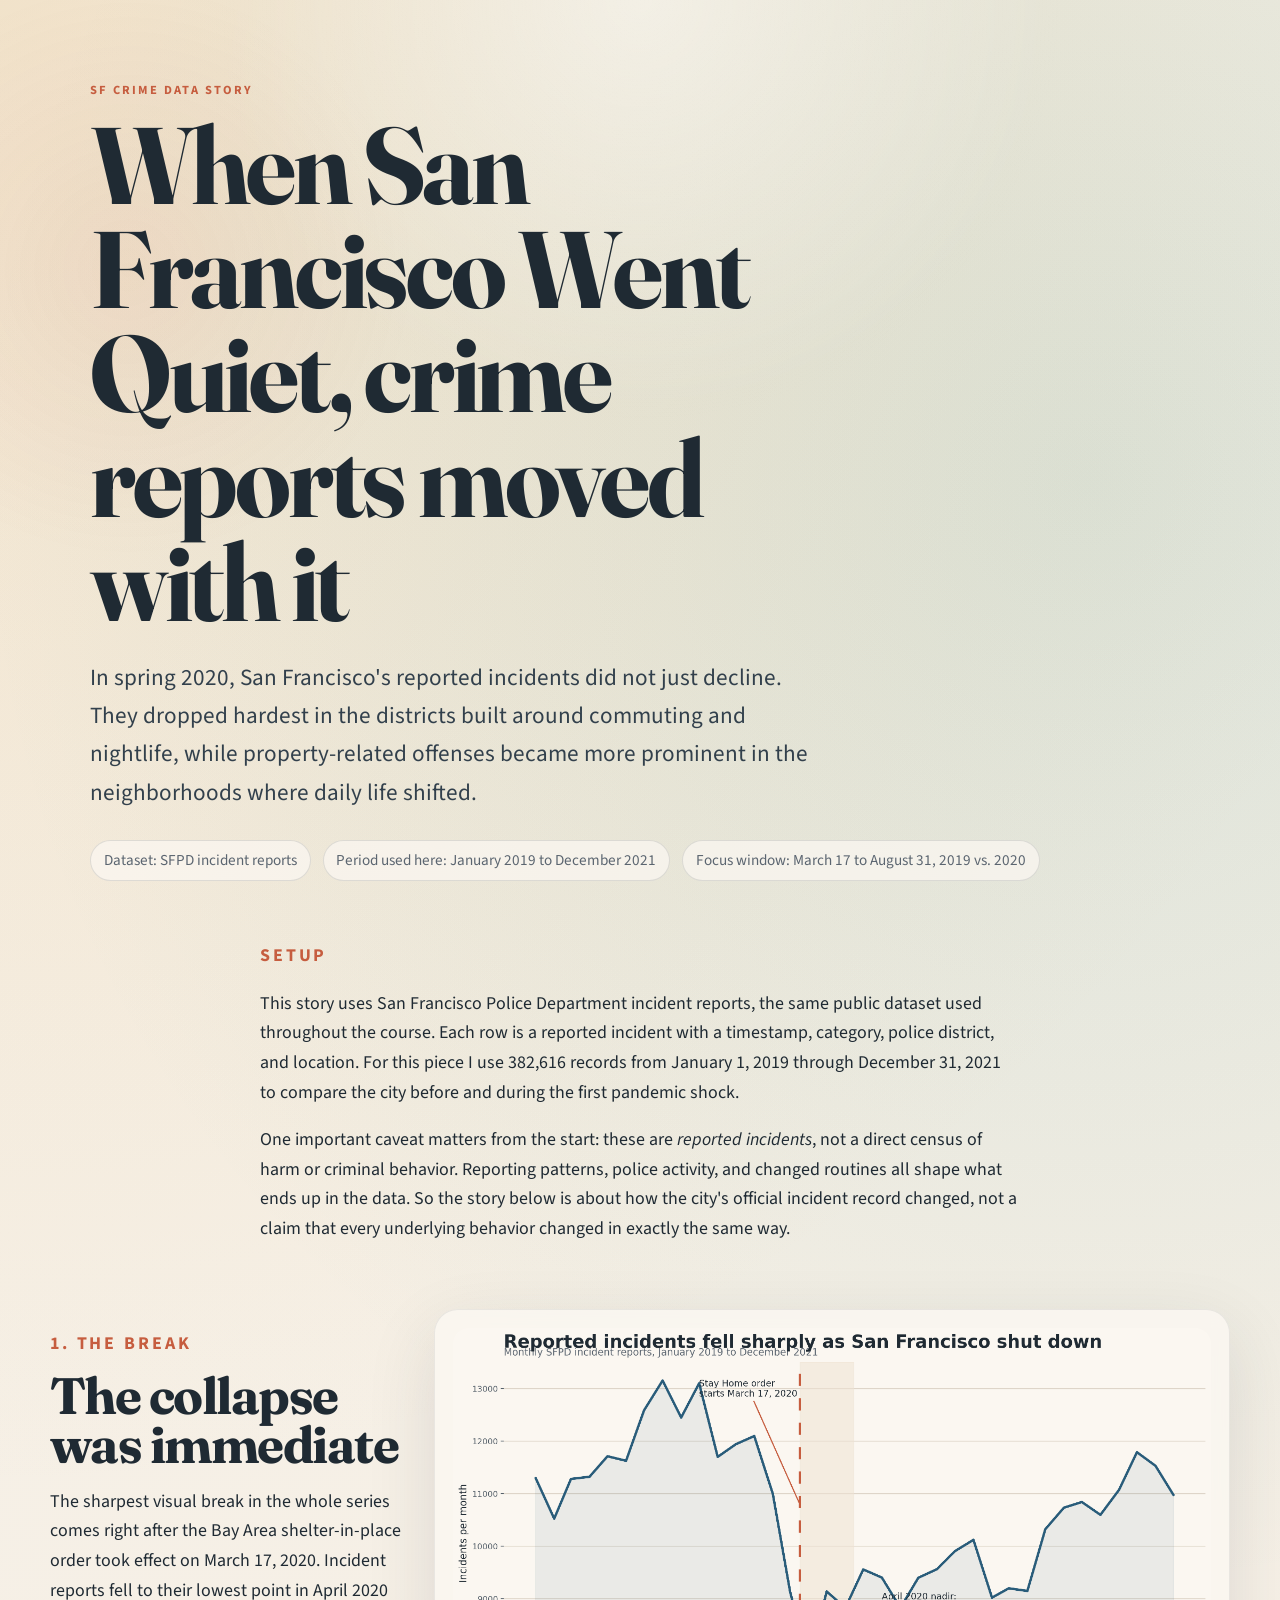
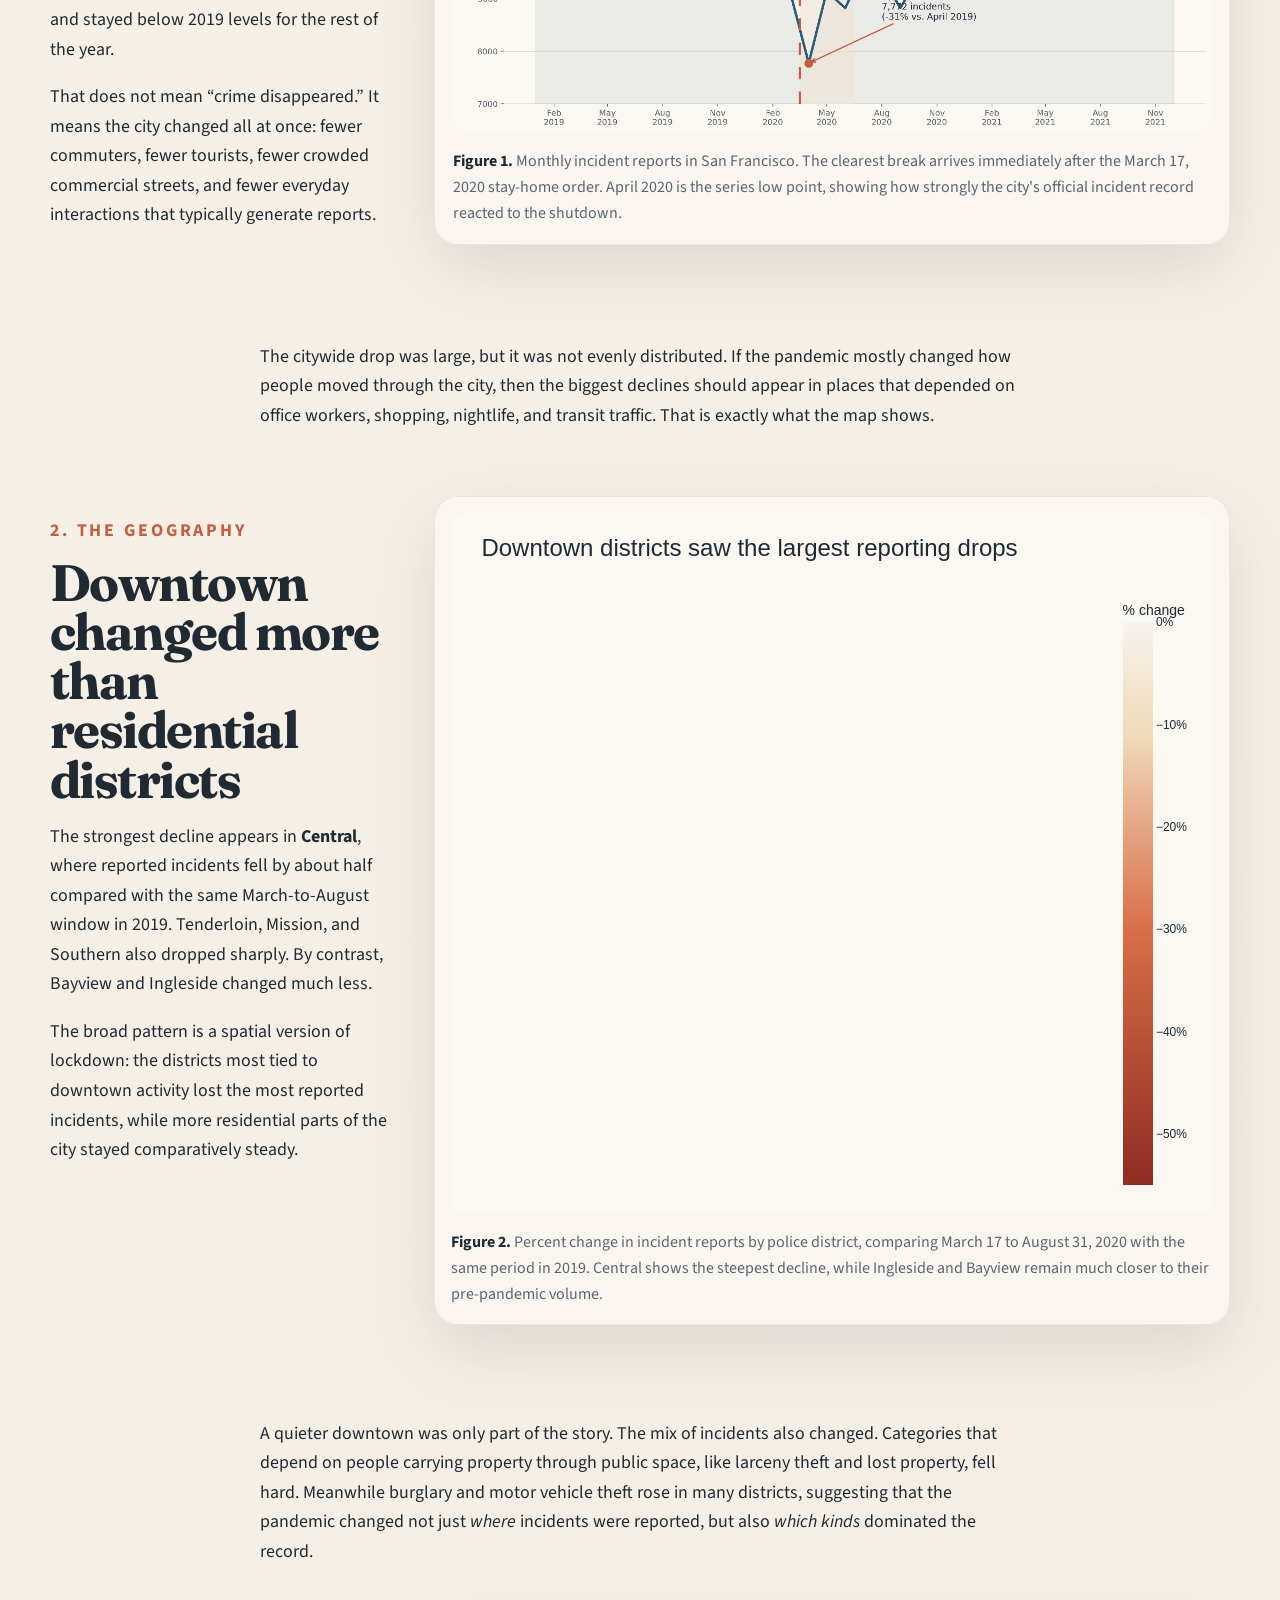
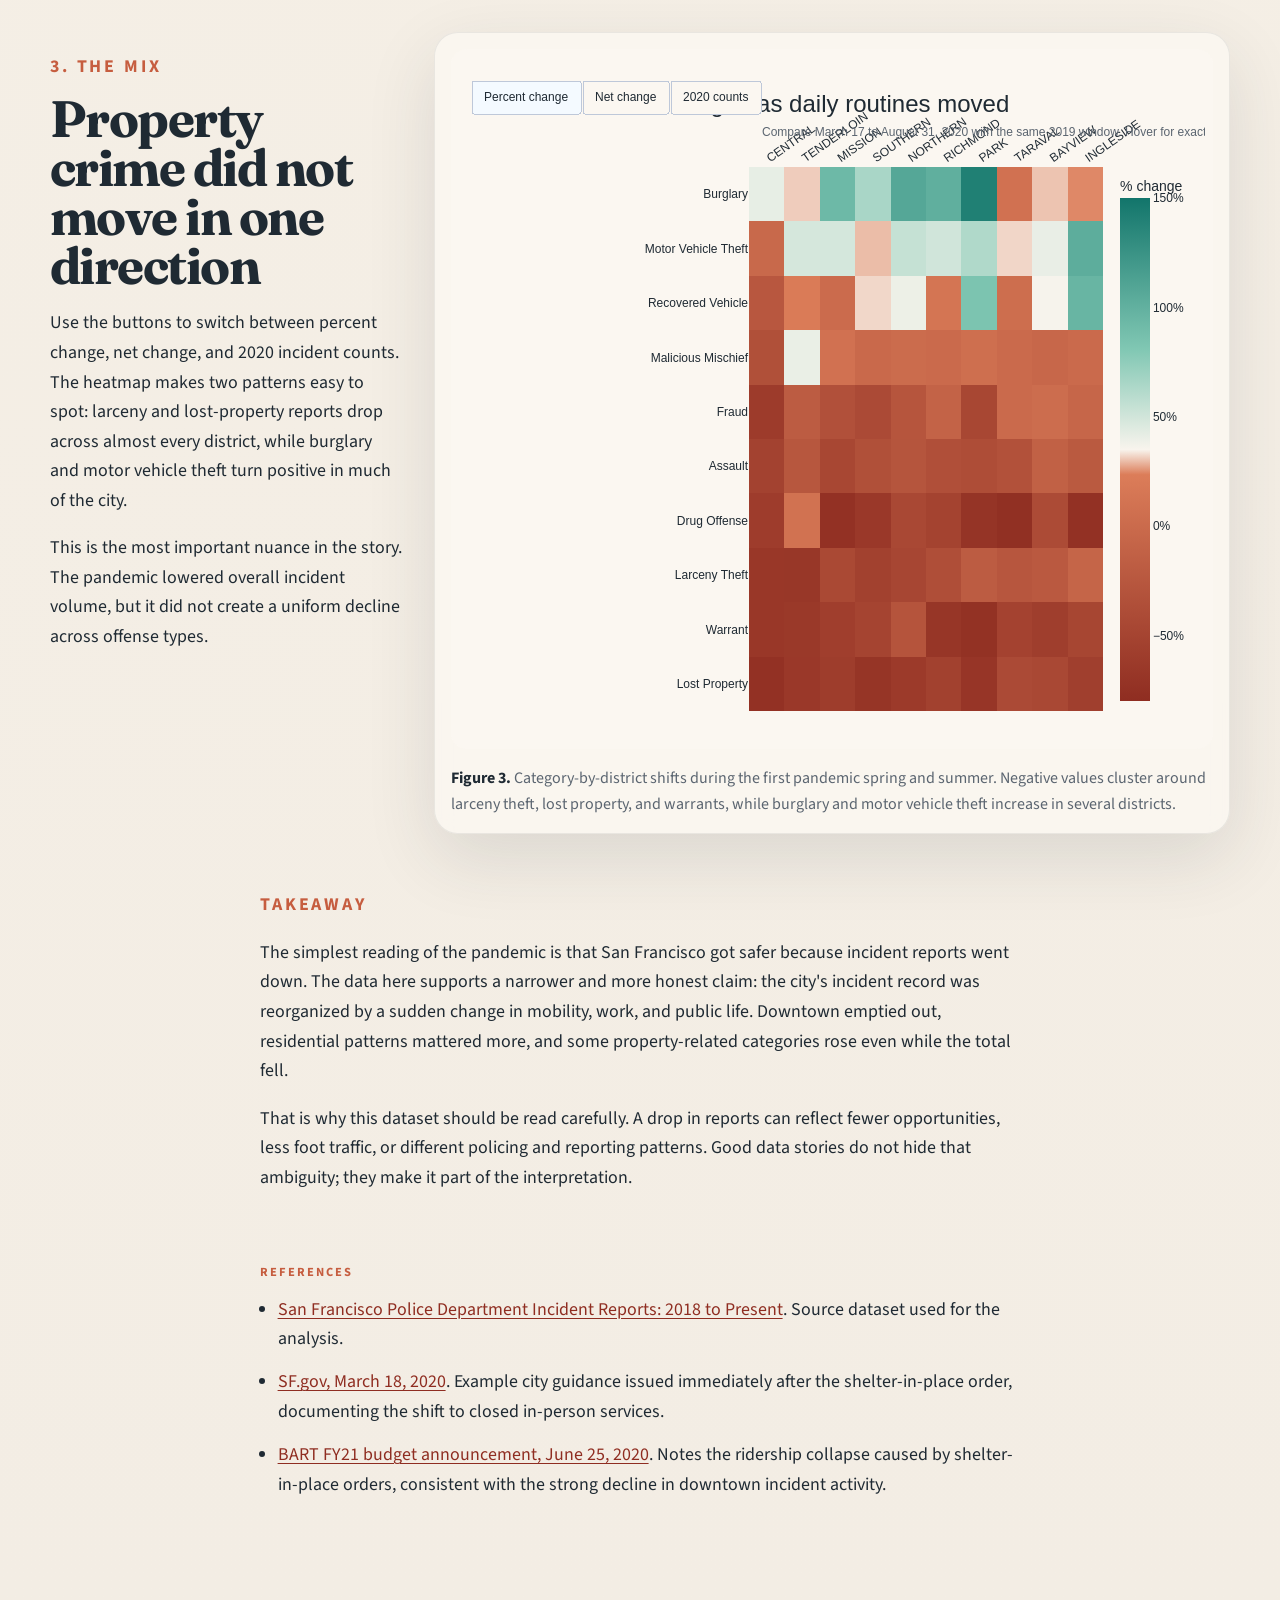
==== sf-crime-covid-story/index.html @ a2d09b25 "Add visualizations for San Francisco crime data during COVID-19 - Created a new HTML file for the in" ====
<!DOCTYPE html>
<html lang="en">
<head>
    <meta charset="UTF-8">
    <meta name="viewport" content="width=device-width, initial-scale=1.0">
    <title>When San Francisco Went Quiet</title>
    <meta name="description" content="A short data story about how San Francisco police incident reports shifted across time, space, and offense type during the first pandemic year.">
    <link rel="preconnect" href="https://fonts.googleapis.com">
    <link rel="preconnect" href="https://fonts.gstatic.com" crossorigin>
    <link href="https://fonts.googleapis.com/css2?family=Fraunces:opsz,wght@9..144,600;9..144,700&family=Source+Sans+3:wght@400;500;600;700&display=swap" rel="stylesheet">
    <link rel="stylesheet" href="styles/main.css">
</head>
<body>
    <div class="page-glow"></div>

    <header class="hero story-block">
        <p class="eyebrow">SF Crime Data Story</p>
        <h1>When San Francisco Went Quiet, crime reports moved with it</h1>
        <p class="deck">
            In spring 2020, San Francisco's reported incidents did not just decline. They dropped hardest in the districts built around commuting and nightlife, while property-related offenses became more prominent in the neighborhoods where daily life shifted.
        </p>
        <div class="hero-meta">
            <span>Dataset: SFPD incident reports</span>
            <span>Period used here: January 2019 to December 2021</span>
            <span>Focus window: March 17 to August 31, 2019 vs. 2020</span>
        </div>
    </header>

    <main class="story">
        <section class="prose story-block">
            <p class="section-label">Setup</p>
            <p>
                This story uses San Francisco Police Department incident reports, the same public dataset used throughout the course. Each row is a reported incident with a timestamp, category, police district, and location. For this piece I use 382,616 records from January 1, 2019 through December 31, 2021 to compare the city before and during the first pandemic shock.
            </p>
            <p>
                One important caveat matters from the start: these are <em>reported incidents</em>, not a direct census of harm or criminal behavior. Reporting patterns, police activity, and changed routines all shape what ends up in the data. So the story below is about how the city's official incident record changed, not a claim that every underlying behavior changed in exactly the same way.
            </p>
        </section>

        <section class="figure-block story-block">
            <div class="text-panel">
                <p class="section-label">1. The Break</p>
                <h2>The collapse was immediate</h2>
                <p>
                    The sharpest visual break in the whole series comes right after the Bay Area shelter-in-place order took effect on March 17, 2020. Incident reports fell to their lowest point in April 2020 and stayed below 2019 levels for the rest of the year.
                </p>
                <p>
                    That does not mean “crime disappeared.” It means the city changed all at once: fewer commuters, fewer tourists, fewer crowded commercial streets, and fewer everyday interactions that typically generate reports.
                </p>
            </div>
            <figure class="media-card">
                <img src="visualizations/static-chart/monthly-crime-trend.png" alt="Monthly SFPD incident reports from January 2019 to December 2021, with a sharp drop after the March 17, 2020 stay-home order.">
                <figcaption>
                    <span>Figure 1.</span> Monthly incident reports in San Francisco. The clearest break arrives immediately after the March 17, 2020 stay-home order. April 2020 is the series low point, showing how strongly the city's official incident record reacted to the shutdown.
                </figcaption>
            </figure>
        </section>

        <section class="prose story-block">
            <p>
                The citywide drop was large, but it was not evenly distributed. If the pandemic mostly changed how people moved through the city, then the biggest declines should appear in places that depended on office workers, shopping, nightlife, and transit traffic. That is exactly what the map shows.
            </p>
        </section>

        <section class="figure-block story-block">
            <div class="text-panel">
                <p class="section-label">2. The Geography</p>
                <h2>Downtown changed more than residential districts</h2>
                <p>
                    The strongest decline appears in <strong>Central</strong>, where reported incidents fell by about half compared with the same March-to-August window in 2019. Tenderloin, Mission, and Southern also dropped sharply. By contrast, Bayview and Ingleside changed much less.
                </p>
                <p>
                    The broad pattern is a spatial version of lockdown: the districts most tied to downtown activity lost the most reported incidents, while more residential parts of the city stayed comparatively steady.
                </p>
            </div>
            <figure class="media-card wide-card">
                <iframe
                    src="visualizations/map/district-pandemic-shift.html"
                    title="Police-district choropleth showing percent change in incident reports from March-August 2019 to March-August 2020."
                    loading="lazy">
                </iframe>
                <figcaption>
                    <span>Figure 2.</span> Percent change in incident reports by police district, comparing March 17 to August 31, 2020 with the same period in 2019. Central shows the steepest decline, while Ingleside and Bayview remain much closer to their pre-pandemic volume.
                </figcaption>
            </figure>
        </section>

        <section class="prose story-block">
            <p>
                A quieter downtown was only part of the story. The mix of incidents also changed. Categories that depend on people carrying property through public space, like larceny theft and lost property, fell hard. Meanwhile burglary and motor vehicle theft rose in many districts, suggesting that the pandemic changed not just <em>where</em> incidents were reported, but also <em>which kinds</em> dominated the record.
            </p>
        </section>

        <section class="figure-block story-block">
            <div class="text-panel">
                <p class="section-label">3. The Mix</p>
                <h2>Property crime did not move in one direction</h2>
                <p>
                    Use the buttons to switch between percent change, net change, and 2020 incident counts. The heatmap makes two patterns easy to spot: larceny and lost-property reports drop across almost every district, while burglary and motor vehicle theft turn positive in much of the city.
                </p>
                <p>
                    This is the most important nuance in the story. The pandemic lowered overall incident volume, but it did not create a uniform decline across offense types.
                </p>
            </div>
            <figure class="media-card wide-card">
                <iframe
                    src="visualizations/interactive/category-shift-heatmap.html"
                    title="Interactive heatmap of offense category changes by police district between spring-summer 2019 and spring-summer 2020."
                    loading="lazy">
                </iframe>
                <figcaption>
                    <span>Figure 3.</span> Category-by-district shifts during the first pandemic spring and summer. Negative values cluster around larceny theft, lost property, and warrants, while burglary and motor vehicle theft increase in several districts.
                </figcaption>
            </figure>
        </section>

        <section class="prose story-block closing">
            <p class="section-label">Takeaway</p>
            <p>
                The simplest reading of the pandemic is that San Francisco got safer because incident reports went down. The data here supports a narrower and more honest claim: the city's incident record was reorganized by a sudden change in mobility, work, and public life. Downtown emptied out, residential patterns mattered more, and some property-related categories rose even while the total fell.
            </p>
            <p>
                That is why this dataset should be read carefully. A drop in reports can reflect fewer opportunities, less foot traffic, or different policing and reporting patterns. Good data stories do not hide that ambiguity; they make it part of the interpretation.
            </p>
        </section>

        <section class="references story-block">
            <p class="section-label">References</p>
            <ul>
                <li><a href="https://data.sfgov.org/Public-Safety/Police-Department-Incident-Reports-2018-to-Presen/wg3w-h783" target="_blank" rel="noreferrer">San Francisco Police Department Incident Reports: 2018 to Present</a>. Source dataset used for the analysis.</li>
                <li><a href="https://www.sf.gov/news--changes-when-applying-sf-affordable-housing-due-covid-19" target="_blank" rel="noreferrer">SF.gov, March 18, 2020</a>. Example city guidance issued immediately after the shelter-in-place order, documenting the shift to closed in-person services.</li>
                <li><a href="https://www.bart.gov/news/articles/2020/news20200625" target="_blank" rel="noreferrer">BART FY21 budget announcement, June 25, 2020</a>. Notes the ridership collapse caused by shelter-in-place orders, consistent with the strong decline in downtown incident activity.</li>
            </ul>
        </section>
    </main>

    <script src="scripts/main.js"></script>
</body>
</html>
---- sf-crime-covid-story/styles/main.css ----
:root {
    --bg: #f3ede4;
    --paper: #fbf7f1;
    --ink: #1f2a33;
    --muted: #5b6570;
    --accent: #c65d3f;
    --accent-dark: #8f2d21;
    --teal: #12756b;
    --gold: #d8a047;
    --line: rgba(31, 42, 51, 0.12);
    --shadow: 0 24px 70px rgba(42, 48, 56, 0.12);
    --hero-width: min(1100px, calc(100vw - 2rem));
    --content-width: min(760px, calc(100vw - 2rem));
    --figure-width: min(1180px, calc(100vw - 2rem));
}

* {
    box-sizing: border-box;
}

html {
    scroll-behavior: smooth;
}

body {
    margin: 0;
    font-family: "Source Sans 3", sans-serif;
    color: var(--ink);
    background:
        radial-gradient(circle at top left, rgba(214, 160, 71, 0.18), transparent 30%),
        radial-gradient(circle at 85% 10%, rgba(18, 117, 107, 0.12), transparent 25%),
        linear-gradient(180deg, #f7f1e7 0%, var(--bg) 100%);
    line-height: 1.65;
}

.page-glow {
    position: fixed;
    inset: 0;
    pointer-events: none;
    background:
        radial-gradient(circle at 50% 0%, rgba(255, 255, 255, 0.45), transparent 38%),
        radial-gradient(circle at 10% 30%, rgba(198, 93, 63, 0.08), transparent 22%);
}

img,
iframe {
    display: block;
    width: 100%;
    border: 0;
}

a {
    color: var(--accent-dark);
    text-decoration-thickness: 0.08em;
    text-underline-offset: 0.16em;
}

.hero {
    position: relative;
    width: var(--hero-width);
    margin: 0 auto;
    padding: 5rem 0 2.5rem;
}

.eyebrow,
.section-label {
    margin: 0 0 0.75rem;
    text-transform: uppercase;
    letter-spacing: 0.16em;
    font-size: 0.78rem;
    font-weight: 700;
    color: var(--accent);
}

.hero h1,
.text-panel h2 {
    margin: 0;
    font-family: "Fraunces", serif;
    line-height: 0.96;
    letter-spacing: -0.03em;
}

.hero h1 {
    max-width: 11ch;
    font-size: clamp(3.2rem, 9vw, 6.8rem);
}

.deck {
    max-width: 62ch;
    margin: 1.5rem 0 0;
    font-size: clamp(1.15rem, 2.5vw, 1.45rem);
    color: #32404c;
}

.hero-meta {
    display: flex;
    flex-wrap: wrap;
    gap: 0.75rem;
    margin-top: 1.75rem;
}

.hero-meta span {
    padding: 0.45rem 0.8rem;
    border: 1px solid rgba(31, 42, 51, 0.12);
    border-radius: 999px;
    background: rgba(251, 247, 241, 0.72);
    color: var(--muted);
    font-size: 0.95rem;
}

.story {
    position: relative;
    padding-bottom: 5rem;
}

.prose,
.references {
    width: var(--content-width);
    margin: 0 auto;
    padding: 1.25rem 0 2rem;
}

.prose p,
.text-panel p,
.references li {
    font-size: 1.12rem;
}

.figure-block {
    width: var(--figure-width);
    margin: 1rem auto 3.5rem;
    display: grid;
    grid-template-columns: minmax(0, 360px) minmax(0, 1fr);
    gap: 1.5rem;
    align-items: start;
}

.text-panel {
    padding: 1.25rem 0.5rem 0 0;
}

.text-panel h2 {
    margin-bottom: 1rem;
    font-size: clamp(2rem, 4vw, 3.25rem);
}

.media-card {
    margin: 0;
    padding: 1.1rem;
    border: 1px solid rgba(31, 42, 51, 0.08);
    border-radius: 24px;
    background: rgba(251, 247, 241, 0.84);
    box-shadow: var(--shadow);
    backdrop-filter: blur(8px);
}

.media-card img {
    border-radius: 16px;
    background: var(--paper);
}

.media-card iframe {
    min-height: 700px;
    border-radius: 16px;
    background: var(--paper);
}

.wide-card {
    padding: 1rem;
}

figcaption {
    margin-top: 0.95rem;
    color: var(--muted);
    font-size: 1rem;
}

figcaption span {
    color: var(--ink);
    font-weight: 700;
}

.closing {
    padding-top: 0;
}

.references ul {
    margin: 0;
    padding-left: 1.1rem;
}

.references li + li {
    margin-top: 0.85rem;
}

.story-block {
    opacity: 0;
    transform: translateY(26px);
    transition: opacity 700ms ease, transform 700ms ease;
}

.story-block.is-visible {
    opacity: 1;
    transform: translateY(0);
}

@media (max-width: 980px) {
    .figure-block {
        grid-template-columns: 1fr;
        gap: 1rem;
    }

    .text-panel {
        padding: 0;
    }

    .media-card iframe {
        min-height: 560px;
    }
}

@media (max-width: 640px) {
    .hero {
        padding-top: 3.5rem;
    }

    .hero-meta {
        gap: 0.5rem;
    }

    .hero-meta span {
        width: 100%;
        border-radius: 16px;
    }

    .prose p,
    .text-panel p,
    .references li {
        font-size: 1.03rem;
    }

    .media-card {
        padding: 0.75rem;
        border-radius: 18px;
    }

    .media-card iframe {
        min-height: 460px;
    }
}
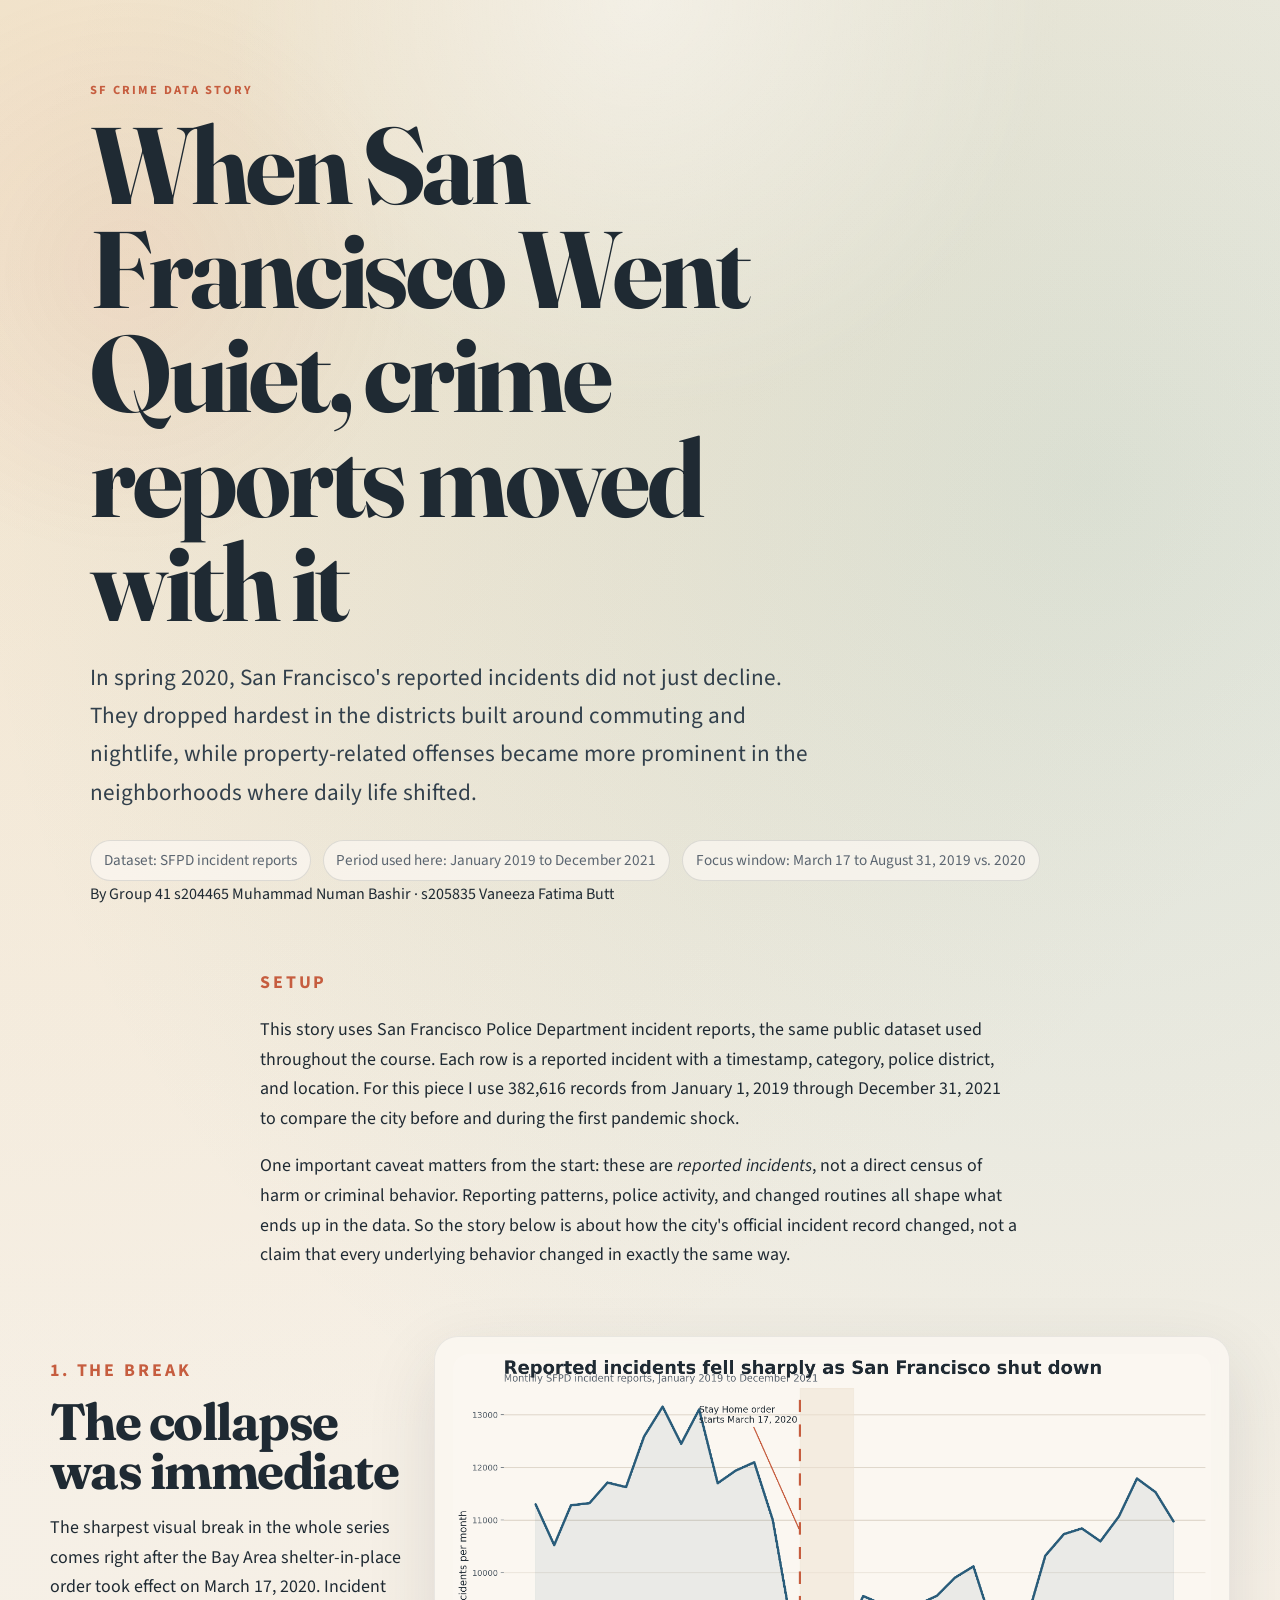
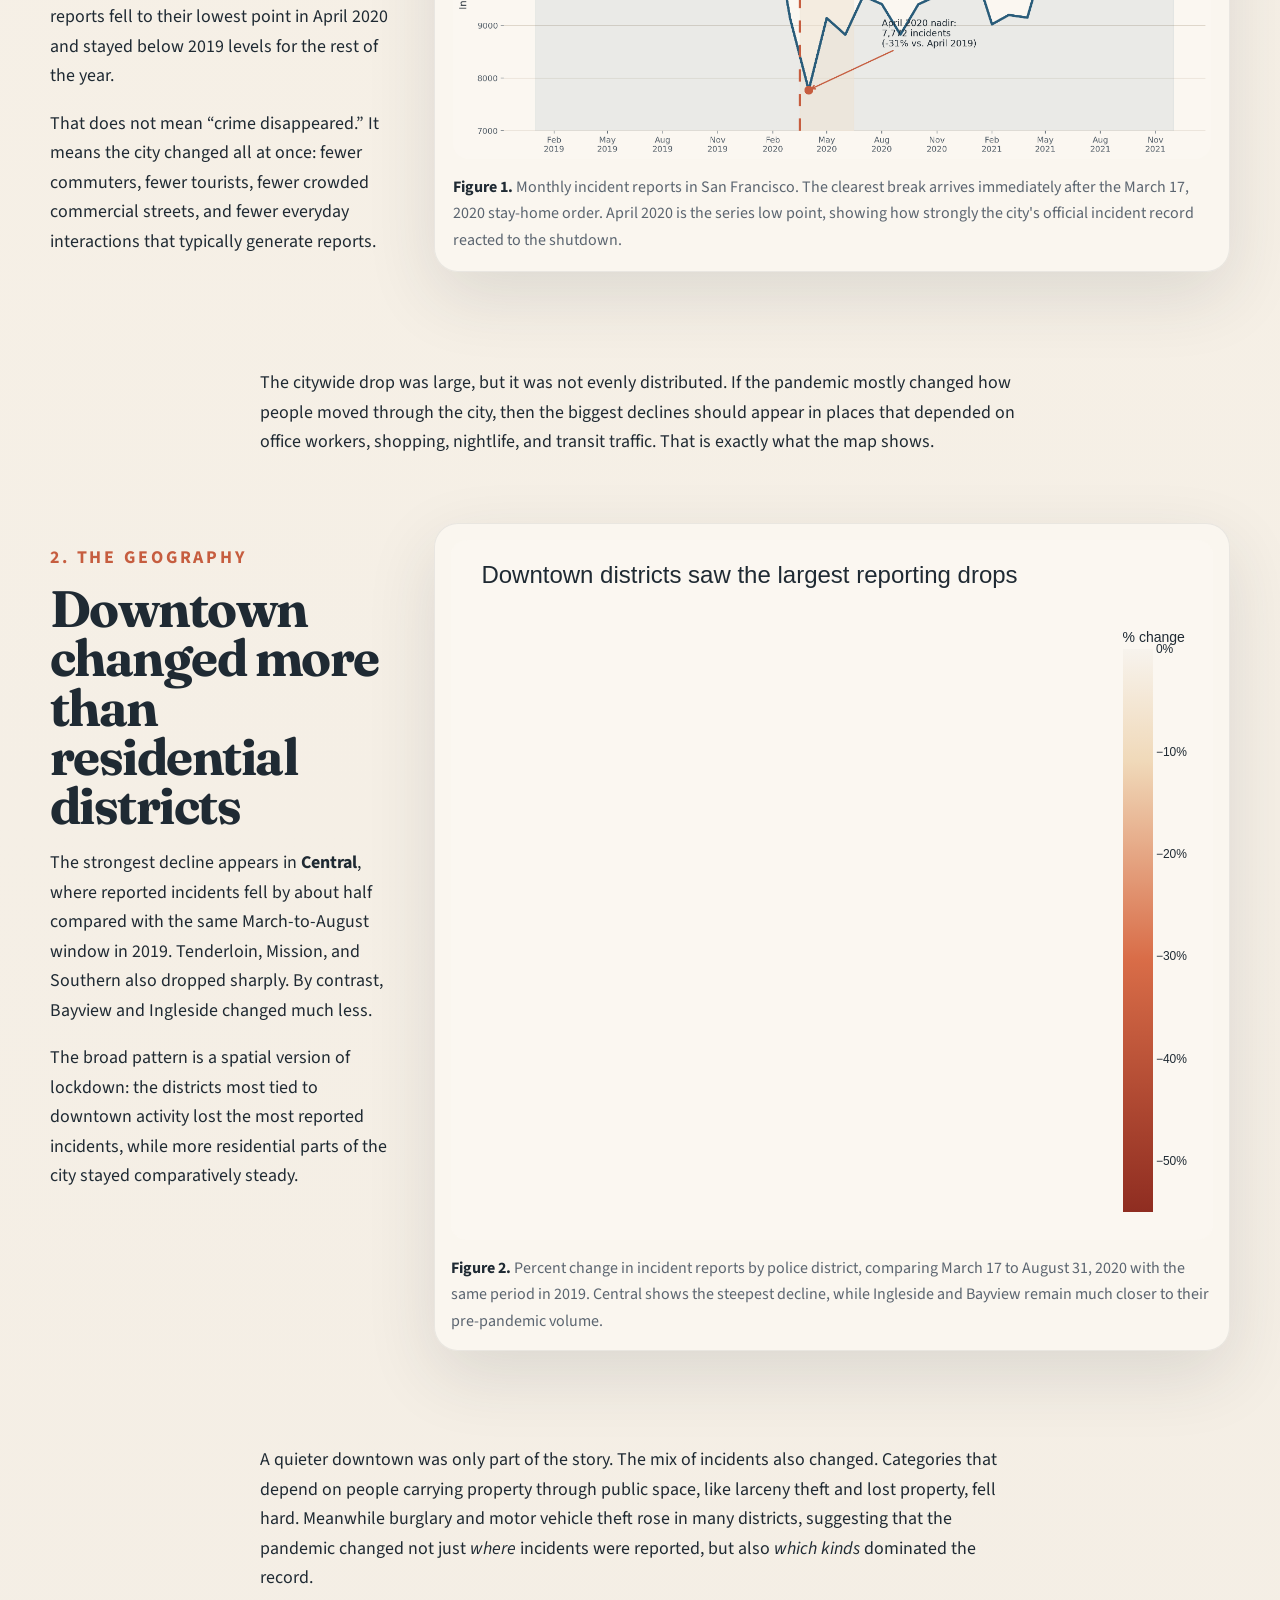
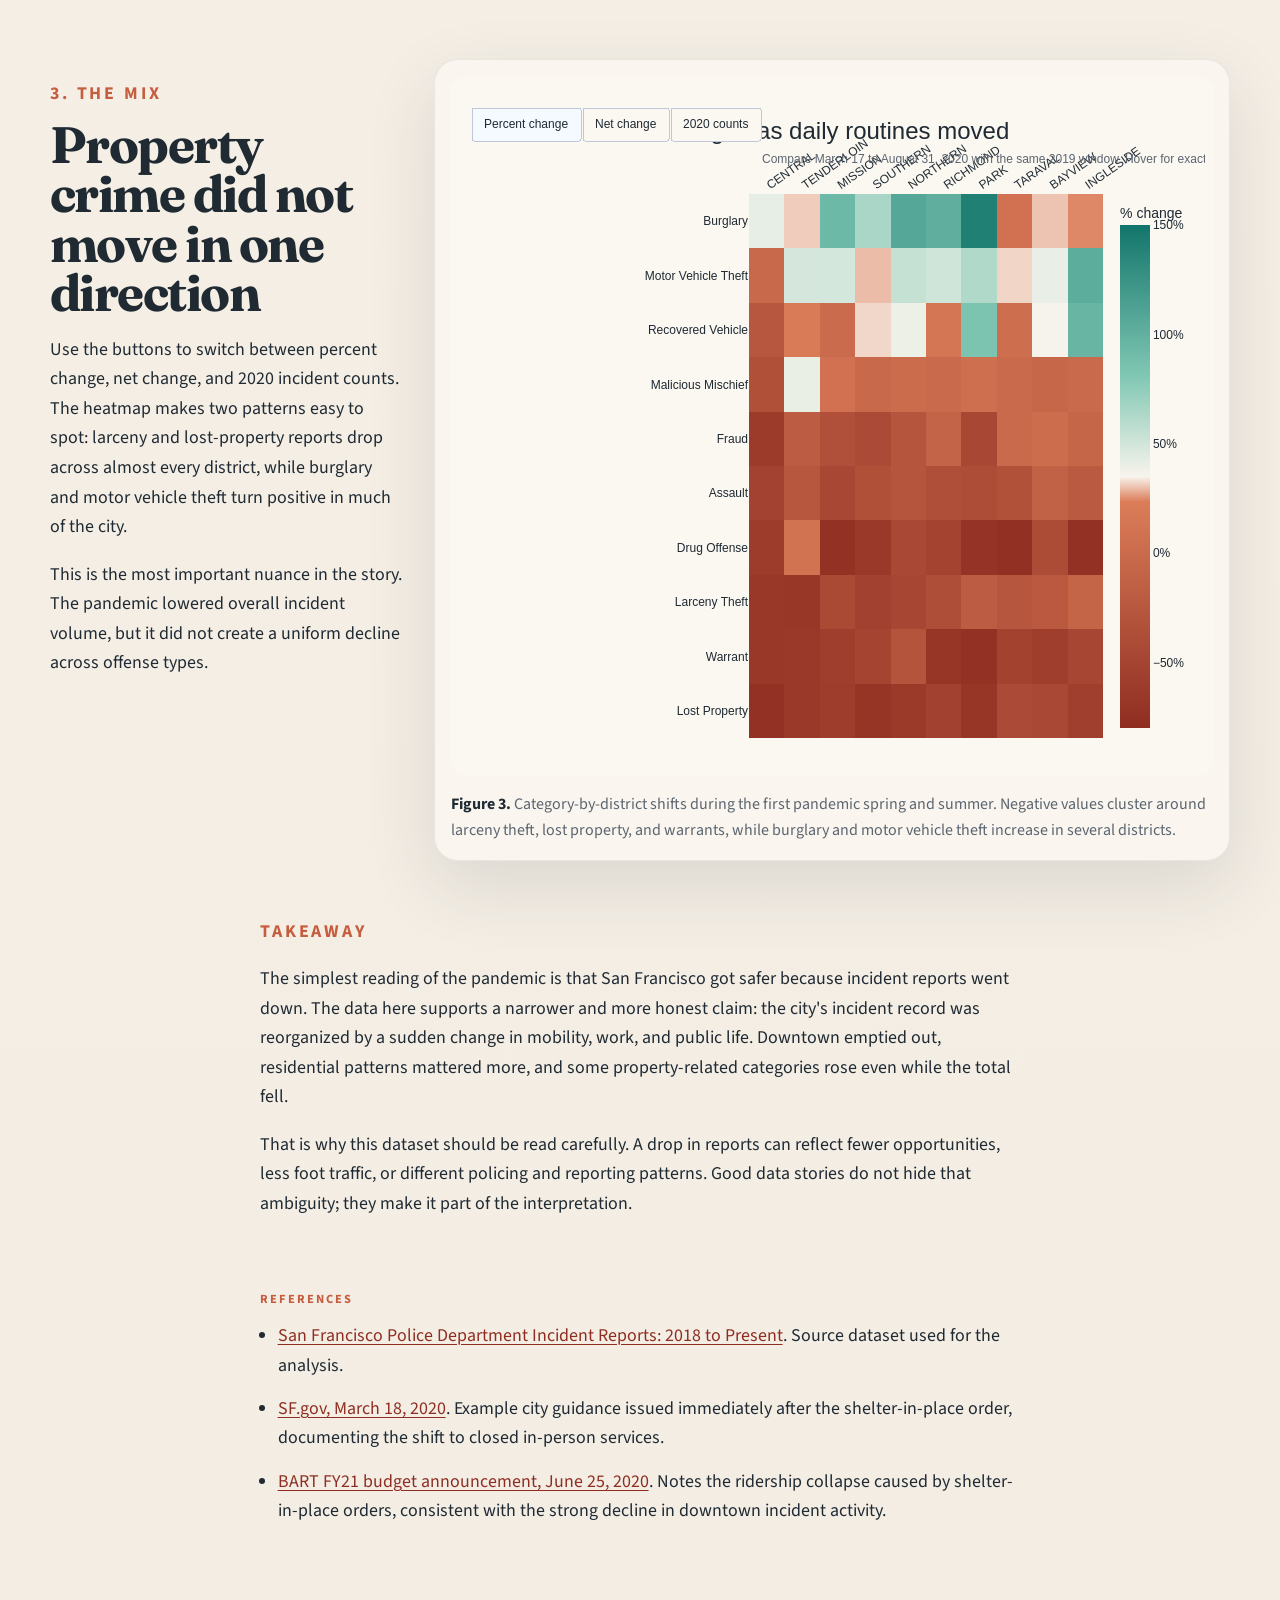
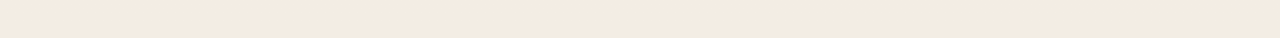
==== commit c194a26e: "added authors" ====
--- a/sf-crime-covid-story/index.html
+++ b/sf-crime-covid-story/index.html
@@ -1,139 +1,240 @@
-<!DOCTYPE html>
+<!doctype html>
 <html lang="en">
-<head>
-    <meta charset="UTF-8">
-    <meta name="viewport" content="width=device-width, initial-scale=1.0">
+  <head>
+    <meta charset="UTF-8" />
+    <meta name="viewport" content="width=device-width, initial-scale=1.0" />
     <title>When San Francisco Went Quiet</title>
-    <meta name="description" content="A short data story about how San Francisco police incident reports shifted across time, space, and offense type during the first pandemic year.">
-    <link rel="preconnect" href="https://fonts.googleapis.com">
-    <link rel="preconnect" href="https://fonts.gstatic.com" crossorigin>
-    <link href="https://fonts.googleapis.com/css2?family=Fraunces:opsz,wght@9..144,600;9..144,700&family=Source+Sans+3:wght@400;500;600;700&display=swap" rel="stylesheet">
-    <link rel="stylesheet" href="styles/main.css">
-</head>
-<body>
+    <meta
+      name="description"
+      content="A short data story about how San Francisco police incident reports shifted across time, space, and offense type during the first pandemic year."
+    />
+    <link rel="preconnect" href="https://fonts.googleapis.com" />
+    <link rel="preconnect" href="https://fonts.gstatic.com" crossorigin />
+    <link
+      href="https://fonts.googleapis.com/css2?family=Fraunces:opsz,wght@9..144,600;9..144,700&family=Source+Sans+3:wght@400;500;600;700&display=swap"
+      rel="stylesheet"
+    />
+    <link rel="stylesheet" href="styles/main.css" />
+  </head>
+  <body>
     <div class="page-glow"></div>
 
     <header class="hero story-block">
-        <p class="eyebrow">SF Crime Data Story</p>
-        <h1>When San Francisco Went Quiet, crime reports moved with it</h1>
-        <p class="deck">
-            In spring 2020, San Francisco's reported incidents did not just decline. They dropped hardest in the districts built around commuting and nightlife, while property-related offenses became more prominent in the neighborhoods where daily life shifted.
-        </p>
-        <div class="hero-meta">
-            <span>Dataset: SFPD incident reports</span>
-            <span>Period used here: January 2019 to December 2021</span>
-            <span>Focus window: March 17 to August 31, 2019 vs. 2020</span>
+      <p class="eyebrow">SF Crime Data Story</p>
+      <h1>When San Francisco Went Quiet, crime reports moved with it</h1>
+      <p class="deck">
+        In spring 2020, San Francisco's reported incidents did not just decline.
+        They dropped hardest in the districts built around commuting and
+        nightlife, while property-related offenses became more prominent in the
+        neighborhoods where daily life shifted.
+      </p>
+      <div class="hero-meta">
+        <span>Dataset: SFPD incident reports</span>
+        <span>Period used here: January 2019 to December 2021</span>
+        <span>Focus window: March 17 to August 31, 2019 vs. 2020</span>
+      </div>
+      <div class="author-byline">
+        <span class="byline-label">By Group 41</span>
+        <span class="byline-names"
+          >s204465 Muhammad Numan Bashir · s205835 Vaneeza Fatima Butt</span
+        >
+      </div>
+    </header>
+
+    <main class="story">
+      <section class="prose story-block">
+        <p class="section-label">Setup</p>
+        <p>
+          This story uses San Francisco Police Department incident reports, the
+          same public dataset used throughout the course. Each row is a reported
+          incident with a timestamp, category, police district, and location.
+          For this piece I use 382,616 records from January 1, 2019 through
+          December 31, 2021 to compare the city before and during the first
+          pandemic shock.
+        </p>
+        <p>
+          One important caveat matters from the start: these are
+          <em>reported incidents</em>, not a direct census of harm or criminal
+          behavior. Reporting patterns, police activity, and changed routines
+          all shape what ends up in the data. So the story below is about how
+          the city's official incident record changed, not a claim that every
+          underlying behavior changed in exactly the same way.
+        </p>
+      </section>
+
+      <section class="figure-block story-block">
+        <div class="text-panel">
+          <p class="section-label">1. The Break</p>
+          <h2>The collapse was immediate</h2>
+          <p>
+            The sharpest visual break in the whole series comes right after the
+            Bay Area shelter-in-place order took effect on March 17, 2020.
+            Incident reports fell to their lowest point in April 2020 and stayed
+            below 2019 levels for the rest of the year.
+          </p>
+          <p>
+            That does not mean “crime disappeared.” It means the city changed
+            all at once: fewer commuters, fewer tourists, fewer crowded
+            commercial streets, and fewer everyday interactions that typically
+            generate reports.
+          </p>
         </div>
-    </header>
-
-    <main class="story">
-        <section class="prose story-block">
-            <p class="section-label">Setup</p>
-            <p>
-                This story uses San Francisco Police Department incident reports, the same public dataset used throughout the course. Each row is a reported incident with a timestamp, category, police district, and location. For this piece I use 382,616 records from January 1, 2019 through December 31, 2021 to compare the city before and during the first pandemic shock.
-            </p>
-            <p>
-                One important caveat matters from the start: these are <em>reported incidents</em>, not a direct census of harm or criminal behavior. Reporting patterns, police activity, and changed routines all shape what ends up in the data. So the story below is about how the city's official incident record changed, not a claim that every underlying behavior changed in exactly the same way.
-            </p>
-        </section>
-
-        <section class="figure-block story-block">
-            <div class="text-panel">
-                <p class="section-label">1. The Break</p>
-                <h2>The collapse was immediate</h2>
-                <p>
-                    The sharpest visual break in the whole series comes right after the Bay Area shelter-in-place order took effect on March 17, 2020. Incident reports fell to their lowest point in April 2020 and stayed below 2019 levels for the rest of the year.
-                </p>
-                <p>
-                    That does not mean “crime disappeared.” It means the city changed all at once: fewer commuters, fewer tourists, fewer crowded commercial streets, and fewer everyday interactions that typically generate reports.
-                </p>
-            </div>
-            <figure class="media-card">
-                <img src="visualizations/static-chart/monthly-crime-trend.png" alt="Monthly SFPD incident reports from January 2019 to December 2021, with a sharp drop after the March 17, 2020 stay-home order.">
-                <figcaption>
-                    <span>Figure 1.</span> Monthly incident reports in San Francisco. The clearest break arrives immediately after the March 17, 2020 stay-home order. April 2020 is the series low point, showing how strongly the city's official incident record reacted to the shutdown.
-                </figcaption>
-            </figure>
-        </section>
-
-        <section class="prose story-block">
-            <p>
-                The citywide drop was large, but it was not evenly distributed. If the pandemic mostly changed how people moved through the city, then the biggest declines should appear in places that depended on office workers, shopping, nightlife, and transit traffic. That is exactly what the map shows.
-            </p>
-        </section>
-
-        <section class="figure-block story-block">
-            <div class="text-panel">
-                <p class="section-label">2. The Geography</p>
-                <h2>Downtown changed more than residential districts</h2>
-                <p>
-                    The strongest decline appears in <strong>Central</strong>, where reported incidents fell by about half compared with the same March-to-August window in 2019. Tenderloin, Mission, and Southern also dropped sharply. By contrast, Bayview and Ingleside changed much less.
-                </p>
-                <p>
-                    The broad pattern is a spatial version of lockdown: the districts most tied to downtown activity lost the most reported incidents, while more residential parts of the city stayed comparatively steady.
-                </p>
-            </div>
-            <figure class="media-card wide-card">
-                <iframe
-                    src="visualizations/map/district-pandemic-shift.html"
-                    title="Police-district choropleth showing percent change in incident reports from March-August 2019 to March-August 2020."
-                    loading="lazy">
-                </iframe>
-                <figcaption>
-                    <span>Figure 2.</span> Percent change in incident reports by police district, comparing March 17 to August 31, 2020 with the same period in 2019. Central shows the steepest decline, while Ingleside and Bayview remain much closer to their pre-pandemic volume.
-                </figcaption>
-            </figure>
-        </section>
-
-        <section class="prose story-block">
-            <p>
-                A quieter downtown was only part of the story. The mix of incidents also changed. Categories that depend on people carrying property through public space, like larceny theft and lost property, fell hard. Meanwhile burglary and motor vehicle theft rose in many districts, suggesting that the pandemic changed not just <em>where</em> incidents were reported, but also <em>which kinds</em> dominated the record.
-            </p>
-        </section>
-
-        <section class="figure-block story-block">
-            <div class="text-panel">
-                <p class="section-label">3. The Mix</p>
-                <h2>Property crime did not move in one direction</h2>
-                <p>
-                    Use the buttons to switch between percent change, net change, and 2020 incident counts. The heatmap makes two patterns easy to spot: larceny and lost-property reports drop across almost every district, while burglary and motor vehicle theft turn positive in much of the city.
-                </p>
-                <p>
-                    This is the most important nuance in the story. The pandemic lowered overall incident volume, but it did not create a uniform decline across offense types.
-                </p>
-            </div>
-            <figure class="media-card wide-card">
-                <iframe
-                    src="visualizations/interactive/category-shift-heatmap.html"
-                    title="Interactive heatmap of offense category changes by police district between spring-summer 2019 and spring-summer 2020."
-                    loading="lazy">
-                </iframe>
-                <figcaption>
-                    <span>Figure 3.</span> Category-by-district shifts during the first pandemic spring and summer. Negative values cluster around larceny theft, lost property, and warrants, while burglary and motor vehicle theft increase in several districts.
-                </figcaption>
-            </figure>
-        </section>
-
-        <section class="prose story-block closing">
-            <p class="section-label">Takeaway</p>
-            <p>
-                The simplest reading of the pandemic is that San Francisco got safer because incident reports went down. The data here supports a narrower and more honest claim: the city's incident record was reorganized by a sudden change in mobility, work, and public life. Downtown emptied out, residential patterns mattered more, and some property-related categories rose even while the total fell.
-            </p>
-            <p>
-                That is why this dataset should be read carefully. A drop in reports can reflect fewer opportunities, less foot traffic, or different policing and reporting patterns. Good data stories do not hide that ambiguity; they make it part of the interpretation.
-            </p>
-        </section>
-
-        <section class="references story-block">
-            <p class="section-label">References</p>
-            <ul>
-                <li><a href="https://data.sfgov.org/Public-Safety/Police-Department-Incident-Reports-2018-to-Presen/wg3w-h783" target="_blank" rel="noreferrer">San Francisco Police Department Incident Reports: 2018 to Present</a>. Source dataset used for the analysis.</li>
-                <li><a href="https://www.sf.gov/news--changes-when-applying-sf-affordable-housing-due-covid-19" target="_blank" rel="noreferrer">SF.gov, March 18, 2020</a>. Example city guidance issued immediately after the shelter-in-place order, documenting the shift to closed in-person services.</li>
-                <li><a href="https://www.bart.gov/news/articles/2020/news20200625" target="_blank" rel="noreferrer">BART FY21 budget announcement, June 25, 2020</a>. Notes the ridership collapse caused by shelter-in-place orders, consistent with the strong decline in downtown incident activity.</li>
-            </ul>
-        </section>
+        <figure class="media-card">
+          <img
+            src="visualizations/static-chart/monthly-crime-trend.png"
+            alt="Monthly SFPD incident reports from January 2019 to December 2021, with a sharp drop after the March 17, 2020 stay-home order."
+          />
+          <figcaption>
+            <span>Figure 1.</span> Monthly incident reports in San Francisco.
+            The clearest break arrives immediately after the March 17, 2020
+            stay-home order. April 2020 is the series low point, showing how
+            strongly the city's official incident record reacted to the
+            shutdown.
+          </figcaption>
+        </figure>
+      </section>
+
+      <section class="prose story-block">
+        <p>
+          The citywide drop was large, but it was not evenly distributed. If the
+          pandemic mostly changed how people moved through the city, then the
+          biggest declines should appear in places that depended on office
+          workers, shopping, nightlife, and transit traffic. That is exactly
+          what the map shows.
+        </p>
+      </section>
+
+      <section class="figure-block story-block">
+        <div class="text-panel">
+          <p class="section-label">2. The Geography</p>
+          <h2>Downtown changed more than residential districts</h2>
+          <p>
+            The strongest decline appears in <strong>Central</strong>, where
+            reported incidents fell by about half compared with the same
+            March-to-August window in 2019. Tenderloin, Mission, and Southern
+            also dropped sharply. By contrast, Bayview and Ingleside changed
+            much less.
+          </p>
+          <p>
+            The broad pattern is a spatial version of lockdown: the districts
+            most tied to downtown activity lost the most reported incidents,
+            while more residential parts of the city stayed comparatively
+            steady.
+          </p>
+        </div>
+        <figure class="media-card wide-card">
+          <iframe
+            src="visualizations/map/district-pandemic-shift.html"
+            title="Police-district choropleth showing percent change in incident reports from March-August 2019 to March-August 2020."
+            loading="lazy"
+          >
+          </iframe>
+          <figcaption>
+            <span>Figure 2.</span> Percent change in incident reports by police
+            district, comparing March 17 to August 31, 2020 with the same period
+            in 2019. Central shows the steepest decline, while Ingleside and
+            Bayview remain much closer to their pre-pandemic volume.
+          </figcaption>
+        </figure>
+      </section>
+
+      <section class="prose story-block">
+        <p>
+          A quieter downtown was only part of the story. The mix of incidents
+          also changed. Categories that depend on people carrying property
+          through public space, like larceny theft and lost property, fell hard.
+          Meanwhile burglary and motor vehicle theft rose in many districts,
+          suggesting that the pandemic changed not just <em>where</em> incidents
+          were reported, but also <em>which kinds</em> dominated the record.
+        </p>
+      </section>
+
+      <section class="figure-block story-block">
+        <div class="text-panel">
+          <p class="section-label">3. The Mix</p>
+          <h2>Property crime did not move in one direction</h2>
+          <p>
+            Use the buttons to switch between percent change, net change, and
+            2020 incident counts. The heatmap makes two patterns easy to spot:
+            larceny and lost-property reports drop across almost every district,
+            while burglary and motor vehicle theft turn positive in much of the
+            city.
+          </p>
+          <p>
+            This is the most important nuance in the story. The pandemic lowered
+            overall incident volume, but it did not create a uniform decline
+            across offense types.
+          </p>
+        </div>
+        <figure class="media-card wide-card">
+          <iframe
+            src="visualizations/interactive/category-shift-heatmap.html"
+            title="Interactive heatmap of offense category changes by police district between spring-summer 2019 and spring-summer 2020."
+            loading="lazy"
+          >
+          </iframe>
+          <figcaption>
+            <span>Figure 3.</span> Category-by-district shifts during the first
+            pandemic spring and summer. Negative values cluster around larceny
+            theft, lost property, and warrants, while burglary and motor vehicle
+            theft increase in several districts.
+          </figcaption>
+        </figure>
+      </section>
+
+      <section class="prose story-block closing">
+        <p class="section-label">Takeaway</p>
+        <p>
+          The simplest reading of the pandemic is that San Francisco got safer
+          because incident reports went down. The data here supports a narrower
+          and more honest claim: the city's incident record was reorganized by a
+          sudden change in mobility, work, and public life. Downtown emptied
+          out, residential patterns mattered more, and some property-related
+          categories rose even while the total fell.
+        </p>
+        <p>
+          That is why this dataset should be read carefully. A drop in reports
+          can reflect fewer opportunities, less foot traffic, or different
+          policing and reporting patterns. Good data stories do not hide that
+          ambiguity; they make it part of the interpretation.
+        </p>
+      </section>
+
+      <section class="references story-block">
+        <p class="section-label">References</p>
+        <ul>
+          <li>
+            <a
+              href="https://data.sfgov.org/Public-Safety/Police-Department-Incident-Reports-2018-to-Presen/wg3w-h783"
+              target="_blank"
+              rel="noreferrer"
+              >San Francisco Police Department Incident Reports: 2018 to
+              Present</a
+            >. Source dataset used for the analysis.
+          </li>
+          <li>
+            <a
+              href="https://www.sf.gov/news--changes-when-applying-sf-affordable-housing-due-covid-19"
+              target="_blank"
+              rel="noreferrer"
+              >SF.gov, March 18, 2020</a
+            >. Example city guidance issued immediately after the
+            shelter-in-place order, documenting the shift to closed in-person
+            services.
+          </li>
+          <li>
+            <a
+              href="https://www.bart.gov/news/articles/2020/news20200625"
+              target="_blank"
+              rel="noreferrer"
+              >BART FY21 budget announcement, June 25, 2020</a
+            >. Notes the ridership collapse caused by shelter-in-place orders,
+            consistent with the strong decline in downtown incident activity.
+          </li>
+        </ul>
+      </section>
     </main>
 
     <script src="scripts/main.js"></script>
-</body>
+  </body>
 </html>
